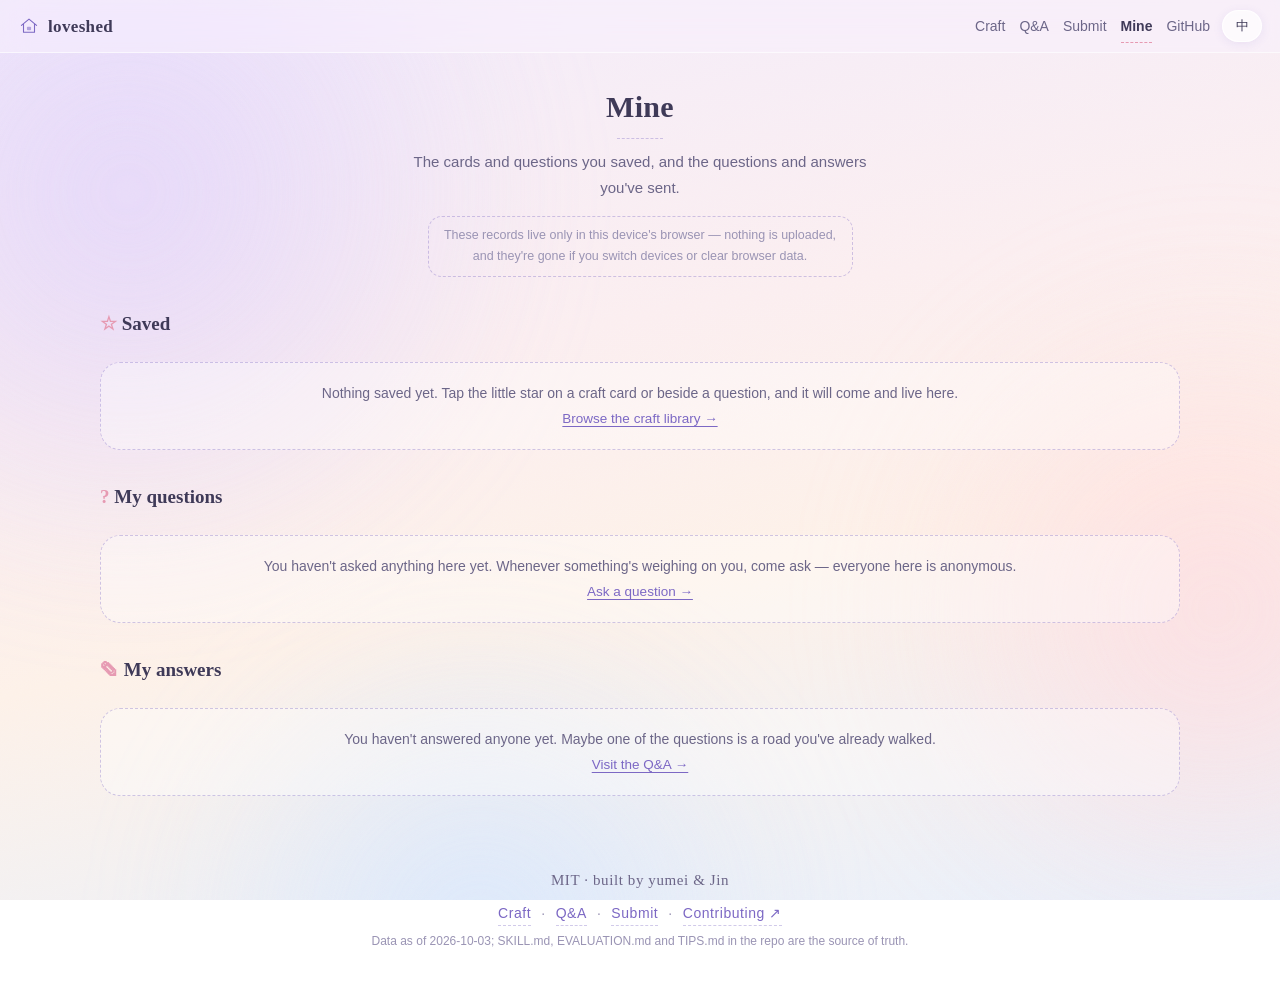
==== docs/mine.html @ 2a6dc9ec "P10: bottom tab bar + "Mine" page (favourites, my questions/answers — this browser only) - phones: f" ====
<!doctype html>
<html lang="zh-CN" data-lang="zh">
<head>
<meta charset="utf-8">
<meta name="viewport" content="width=device-width, initial-scale=1, viewport-fit=cover">
<title>我的 · loveshed</title>
<meta name="description" content="loveshed 我的：收藏、我的提问和回答，只存在这台设备的浏览器里。">
<meta name="theme-color" content="#f3ecfb">
<meta property="og:title" content="我的 · loveshed">
<meta property="og:description" content="给想为 TA 盖房子的人，一套可安装、带战绩的施工工艺。">
<link rel="icon" href="favicon.svg" type="image/svg+xml">
<link rel="icon" href="icons/favicon-32.png" type="image/png" sizes="32x32">
<link rel="manifest" href="manifest.webmanifest">
<link rel="apple-touch-icon" href="apple-touch-icon.png" sizes="180x180">
<meta name="mobile-web-app-capable" content="yes">
<meta name="apple-mobile-web-app-capable" content="yes">
<meta name="apple-mobile-web-app-title" content="loveshed">
<meta name="apple-mobile-web-app-status-bar-style" content="default">
<link rel="stylesheet" href="style.css">
<script src="app.js" defer></script>
</head>
<body data-page="mine">
<div class="sky" aria-hidden="true">
  <i class="haze h1"></i><i class="haze h2"></i><i class="haze h3"></i>
</div>
<div class="grain" aria-hidden="true"></div>

<header class="top">
  <a class="brand" href="./" aria-label="loveshed">
    <svg viewBox="0 0 32 32" width="22" height="22" aria-hidden="true"><path d="M5 15 16 6l11 9M8 13v12h16V13" fill="none" stroke="currentColor" stroke-width="1.6" stroke-linecap="round" stroke-linejoin="round"/><rect x="13" y="17" width="6" height="5" rx="1" fill="currentColor" opacity=".55"/></svg>
    loveshed
  </a>
  <nav class="nav" aria-label="pages">
    <a href="skills.html" class="nav-craft"><span class="zh">工艺库</span><span class="en">Craft</span></a>
    <a href="qa.html"><span class="zh">提问区</span><span class="en">Q&amp;A</span></a>
    <a href="submit.html"><span class="zh">投稿</span><span class="en">Submit</span></a>
    <a href="mine.html" class="nav-mine" aria-current="page"><span class="zh">我的</span><span class="en">Mine</span></a>
    <a class="nav-gh" href="https://github.com/meixi223-glitch/loveshed">GitHub</a>
  </nav>
  <button id="lang-toggle" class="lang" type="button"><span class="zh">EN</span><span class="en">中</span></button>
</header>

<main id="top">

  <section class="mine page-head" aria-labelledby="mine-h">
    <h1 id="mine-h" class="sec-h"><span class="zh">我的</span><span class="en">Mine</span></h1>
    <p class="sec-sub"><span class="zh">你收藏的卡和问题，还有你投过的提问和回答，都在这里。</span><span class="en">The cards and questions you saved, and the questions and answers you've sent.</span></p>
    <p class="mine-note"><span class="zh">这些记录只存在这台设备的浏览器里：不上传任何服务器，换设备或清除浏览器数据就会丢。</span><span class="en">These records live only in this device's browser — nothing is uploaded, and they're gone if you switch devices or clear browser data.</span></p>

    <h2 class="mine-h"><span aria-hidden="true">☆</span> <span class="zh">收藏</span><span class="en">Saved</span> <small class="mine-n" data-n="favs"></small></h2>
    <ul id="mine-favs" class="mine-list"></ul>
    <p class="mine-empty" data-empty="favs" hidden><span class="zh">还没有收藏呢。在工艺库的卡片上、提问区的问题旁点一下小星星，喜欢的就会住到这里来。</span><span class="en">Nothing saved yet. Tap the little star on a craft card or beside a question, and it will come and live here.</span><br><a href="skills.html"><span class="zh">去工艺库逛逛 →</span><span class="en">Browse the craft library →</span></a></p>

    <h2 class="mine-h"><span aria-hidden="true">?</span> <span class="zh">我的提问</span><span class="en">My questions</span> <small class="mine-n" data-n="question"></small></h2>
    <ul id="mine-question" class="mine-list"></ul>
    <p class="mine-empty" data-empty="question" hidden><span class="zh">还没在这里问过问题。心里有个结的时候，随时来问——大家都是匿名的。</span><span class="en">You haven't asked anything here yet. Whenever something's weighing on you, come ask — everyone here is anonymous.</span><br><a href="submit.html?type=question"><span class="zh">提一个问题 →</span><span class="en">Ask a question →</span></a></p>

    <h2 class="mine-h"><span aria-hidden="true">✎</span> <span class="zh">我的回答</span><span class="en">My answers</span> <small class="mine-n" data-n="answer"></small></h2>
    <ul id="mine-answer" class="mine-list"></ul>
    <p class="mine-empty" data-empty="answer" hidden><span class="zh">还没回答过别人。也许哪道题，正好是你走过的路。</span><span class="en">You haven't answered anyone yet. Maybe one of the questions is a road you've already walked.</span><br><a href="qa.html"><span class="zh">去提问区看看 →</span><span class="en">Visit the Q&amp;A →</span></a></p>
  </section>
</main>

<footer class="foot">
  <p>MIT · built by yumei &amp; Jin</p>
  <p class="foot-links"><a href="skills.html"><span class="zh">工艺库</span><span class="en">Craft</span></a><span aria-hidden="true">·</span><a href="qa.html"><span class="zh">提问区</span><span class="en">Q&amp;A</span></a><span aria-hidden="true">·</span><a href="submit.html"><span class="zh">投稿</span><span class="en">Submit</span></a><span aria-hidden="true">·</span><a href="https://github.com/meixi223-glitch/loveshed/blob/main/CONTRIBUTING.md"><span class="zh">投稿指南</span><span class="en">Contributing</span> ↗</a></p>
  <p class="foot-sub"><span class="zh">数据截至 2026-10-03，以仓库内 SKILL.md、EVALUATION.md 与 TIPS.md 为准。</span><span class="en">Data as of 2026-10-03; SKILL.md, EVALUATION.md and TIPS.md in the repo are the source of truth.</span></p>
</footer>
<nav class="tabbar" aria-label="tabs">
  <a href="./" data-tab="home"><svg viewBox="0 0 24 24" width="24" height="24" aria-hidden="true"><path d="M4 11.5 12 5l8 6.5M6.5 10v9h11v-9" fill="none" stroke="currentColor" stroke-width="1.6" stroke-linecap="round" stroke-linejoin="round"/><path d="M12 17.2c-.9-.9-2.4-.3-2.4.8 0 1.2 2.4 2.5 2.4 2.5s2.4-1.3 2.4-2.5c0-1.1-1.5-1.7-2.4-.8z" fill="currentColor" opacity=".55" transform="translate(0 -3.2)"/></svg><span class="zh">首页</span><span class="en">Home</span></a>
  <a href="qa.html" data-tab="qa"><svg viewBox="0 0 24 24" width="24" height="24" aria-hidden="true"><path d="M5 6.5h14v9.5h-7l-4 3.5v-3.5H5z" fill="none" stroke="currentColor" stroke-width="1.6" stroke-linejoin="round"/><path d="M10.4 9.7a1.7 1.7 0 1 1 2.4 1.6c-.5.3-.8.6-.8 1.2" fill="none" stroke="currentColor" stroke-width="1.4" stroke-linecap="round"/><circle cx="12" cy="14.1" r=".8" fill="currentColor"/></svg><span class="zh">提问</span><span class="en">Q&amp;A</span></a>
  <a href="submit.html" data-tab="submit"><svg viewBox="0 0 24 24" width="24" height="24" aria-hidden="true"><path d="M5 19h4.2L19 9.2 14.8 5 5 14.8z" fill="none" stroke="currentColor" stroke-width="1.6" stroke-linejoin="round"/><path d="M12.8 7l4.2 4.2" stroke="currentColor" stroke-width="1.6"/></svg><span class="zh">投稿</span><span class="en">Submit</span></a>
  <a href="mine.html" data-tab="mine" aria-current="page"><svg viewBox="0 0 24 24" width="24" height="24" aria-hidden="true"><circle cx="12" cy="8.6" r="3.4" fill="none" stroke="currentColor" stroke-width="1.6"/><path d="M5.5 19.5c.8-3.4 3.4-5.2 6.5-5.2s5.7 1.8 6.5 5.2" fill="none" stroke="currentColor" stroke-width="1.6" stroke-linecap="round"/></svg><span class="zh">我的</span><span class="en">Mine</span></a>
</nav>
</body>
</html>
---- docs/style.css ----
/* loveshed — "a blueprint seen in a dream"
   One protagonist per screen (the floating shed); everything else stays soft and quiet.
   No external fonts / CDNs: system CJK serif + sans only. */

:root {
  --ink: #3f3a58;
  --ink-soft: #6c6688;
  --ink-faint: #9a94b4;
  --violet: #7c68c4;
  --rose: #e69ab2;
  --peach: #ffd2b0;
  --glass: rgba(255, 255, 255, .48);
  --glass-strong: rgba(255, 255, 255, .7);
  --line: rgba(255, 255, 255, .75);
  --pencil: rgba(124, 104, 196, .35);
  --radius: 26px;
  --serif: "Songti SC", "STSong", "Noto Serif CJK SC", "Source Han Serif SC", "Noto Serif SC", Georgia, "Times New Roman", serif;
  --sans: -apple-system, BlinkMacSystemFont, "PingFang SC", "Hiragino Sans GB", "Noto Sans CJK SC", "Microsoft YaHei", "Segoe UI", sans-serif;
  --ease: cubic-bezier(.22, .8, .24, 1);
}

* { box-sizing: border-box; }
html { scroll-behavior: smooth; -webkit-text-size-adjust: 100%; }
body {
  margin: 0;
  min-height: 100vh;
  font: 16px/1.75 var(--sans);
  color: var(--ink);
  background: linear-gradient(170deg, #f3ecfb 0%, #fbeef0 38%, #fdf1e8 62%, #e9f0fb 100%) fixed;
  overflow-x: hidden;
}
a { color: var(--violet); text-underline-offset: 3px; }
code { font: .86em/1 ui-monospace, "SF Mono", Menlo, monospace; background: rgba(124, 104, 196, .1); padding: .15em .4em; border-radius: 6px; }
button { font: inherit; color: inherit; }
:focus-visible { outline: 2px solid var(--violet); outline-offset: 3px; border-radius: 12px; }

/* language switch */
html[data-lang="zh"] .en, html[data-lang="en"] .zh { display: none !important; }

/* ---------- atmosphere ---------- */
.sky { position: fixed; inset: 0; z-index: -2; overflow: hidden; pointer-events: none; }
.haze { position: absolute; border-radius: 50%; filter: blur(60px); opacity: .7; will-change: transform; }
.h1 { width: 70vmax; height: 70vmax; left: -25vmax; top: -20vmax; background: radial-gradient(circle, #dccdfb 0%, transparent 65%); animation: drift 28s ease-in-out infinite alternate; }
.h2 { width: 60vmax; height: 60vmax; right: -25vmax; top: 25vh; background: radial-gradient(circle, #ffd6dc 0%, transparent 65%); animation: drift 34s ease-in-out infinite alternate-reverse; }
.h3 { width: 55vmax; height: 55vmax; left: 10vw; bottom: -30vmax; background: radial-gradient(circle, #cfe3ff 0%, transparent 65%); animation: drift 40s ease-in-out infinite alternate; }
@keyframes drift {
  from { transform: translate3d(0, 0, 0) scale(1); }
  to   { transform: translate3d(6vw, 4vh, 0) scale(1.12); }
}
.grain {
  position: fixed; inset: 0; z-index: -1; pointer-events: none; opacity: .22; mix-blend-mode: soft-light;
  background-image: url("data:image/svg+xml,%3Csvg xmlns='http://www.w3.org/2000/svg' width='160' height='160'%3E%3Cfilter id='n'%3E%3CfeTurbulence type='fractalNoise' baseFrequency='.85' numOctaves='2' stitchTiles='stitch'/%3E%3C/filter%3E%3Crect width='100%25' height='100%25' filter='url(%23n)'/%3E%3C/svg%3E");
}

/* ---------- top bar ---------- */
.top {
  position: sticky; top: 0; z-index: 10;
  display: flex; align-items: center; gap: 12px;
  padding: calc(10px + env(safe-area-inset-top)) 18px 10px;
  backdrop-filter: blur(14px) saturate(1.2); -webkit-backdrop-filter: blur(14px) saturate(1.2);
  background: rgba(247, 241, 252, .55);
  border-bottom: 1px solid rgba(255, 255, 255, .6);
}
.brand { display: flex; align-items: center; gap: 8px; font: 600 17px/1 var(--serif); color: var(--ink); text-decoration: none; letter-spacing: .02em; }
.brand svg { color: var(--violet); }
.nav { display: flex; gap: 14px; margin-left: auto; font-size: 14px; }
.nav a { color: var(--ink-soft); text-decoration: none; white-space: nowrap; position: relative; }
.nav a:hover { color: var(--violet); }
.nav a[aria-current="page"] { color: var(--ink); font-weight: 600; }
.nav a[aria-current="page"]::after {
  content: ""; position: absolute; left: 0; right: 0; bottom: -5px; height: 0;
  border-top: 1.5px dashed var(--rose);
}
.lang {
  border: 1px solid var(--line); background: var(--glass-strong); border-radius: 999px;
  min-width: 40px; height: 32px; padding: 0 10px; font-size: 13px; cursor: pointer;
  box-shadow: 0 2px 10px rgba(124, 104, 196, .12);
}
/* bottom tab bar (phones): home / Q&A / submit / mine; the top bar keeps only the craft library link */
.tabbar { display: none; }
@media (max-width: 760px) {
  .top { gap: 10px; padding-left: 14px; padding-right: 14px; }
  .nav a:not(.nav-craft) { display: none; }
  body { padding-bottom: calc(64px + env(safe-area-inset-bottom)); }
  .tabbar {
    position: fixed; left: 0; right: 0; bottom: 0; z-index: 20;
    display: grid; grid-template-columns: repeat(4, 1fr);
    padding: 6px 8px env(safe-area-inset-bottom);
    background: rgba(247, 241, 252, .72);
    backdrop-filter: blur(16px) saturate(1.2); -webkit-backdrop-filter: blur(16px) saturate(1.2);
    border-top: 1px solid rgba(255, 255, 255, .75);
    box-shadow: 0 -8px 28px rgba(124, 104, 196, .1);
  }
  .tabbar a {
    display: flex; flex-direction: column; align-items: center; justify-content: center; gap: 1px;
    height: 54px; border-radius: 16px; text-decoration: none;
    font-size: 11.5px; line-height: 1.2; color: var(--ink-faint); letter-spacing: .04em;
    -webkit-tap-highlight-color: transparent; transition: color .3s var(--ease), background .3s var(--ease);
  }
  .tabbar svg { transition: transform .35s var(--ease); }
  .tabbar a[aria-current="page"] { color: var(--violet); background: linear-gradient(120deg, rgba(143, 123, 214, .14), rgba(229, 155, 181, .18)); }
  .tabbar a[aria-current="page"] svg { transform: translateY(-1px); filter: drop-shadow(0 2px 6px rgba(229, 155, 181, .55)); }
  .foot { padding-bottom: 28px; }
}
@media (max-width: 340px) { .brand { font-size: 0; gap: 0; } }

main { max-width: 1120px; margin: 0 auto; padding: 0 20px; }
section { padding: 56px 0 8px; }
/* inner pages: a quiet heading where the home page has its floating shed */
.page-head { padding-top: 34px; }
.page-head > .cta { margin-top: 18px; }

/* ---------- hero ---------- */
.hero { display: grid; gap: 4px; padding-top: 18px; align-items: center; align-content: center; min-height: calc(100svh - 60px); }
.shed { margin: 0 auto; width: min(78vw, 340px); }
.shed-svg { width: 100%; height: auto; overflow: visible; }
.float { animation: float 7s ease-in-out infinite; transform-origin: 160px 160px; }
.shadow { animation: shadow 7s ease-in-out infinite; transform-origin: 160px 262px; }
.window-glow { animation: breathe 5s ease-in-out infinite; transform-origin: 160px 168px; }
.lamp { animation: lamp 5s ease-in-out infinite; }
.sketch { animation: sketch 9s ease-in-out infinite; }
.motes circle { animation: twinkle 4s ease-in-out infinite; }
.motes circle:nth-child(2) { animation-delay: -1.2s; }
.motes circle:nth-child(3) { animation-delay: -2.1s; }
.motes circle:nth-child(4) { animation-delay: -3s; }
.motes circle:nth-child(5) { animation-delay: -.6s; }
@keyframes float { 0%, 100% { transform: translateY(0) rotate(-.6deg); } 50% { transform: translateY(-12px) rotate(.6deg); } }
@keyframes shadow { 0%, 100% { transform: scaleX(1); opacity: .18; } 50% { transform: scaleX(.82); opacity: .1; } }
@keyframes breathe { 0%, 100% { transform: scale(.94); opacity: .85; } 50% { transform: scale(1.05); opacity: 1; } }
@keyframes lamp { 0%, 100% { fill: #ffd9a8; } 50% { fill: #ffe9c9; } }
@keyframes sketch { 0%, 100% { opacity: .5; } 50% { opacity: .22; } }
@keyframes twinkle { 0%, 100% { opacity: .2; } 50% { opacity: 1; } }

.hero-copy { text-align: center; }
.eyebrow { margin: 0 0 6px; font-size: 13px; letter-spacing: .24em; color: var(--ink-faint); text-transform: uppercase; }
h1 {
  margin: 0; font: 600 clamp(25px, 6.6vw, 46px)/1.38 var(--serif); letter-spacing: .01em;
  color: var(--ink);
}
h1 .nw { white-space: nowrap; }
h1 em {
  font-style: normal;
  background: linear-gradient(100deg, var(--violet), var(--rose) 70%, #f0a77f);
  -webkit-background-clip: text; background-clip: text; color: transparent;
}
.lede { max-width: 34em; margin: 16px auto 0; color: var(--ink-soft); font-size: 15.5px; }
.cta { display: flex; flex-wrap: wrap; gap: 10px; justify-content: center; margin-top: 24px; }
.btn {
  display: inline-flex; align-items: center; gap: 6px; min-height: 46px; padding: 0 20px;
  border-radius: 999px; text-decoration: none; font-size: 15px; transition: transform .3s var(--ease), box-shadow .3s var(--ease);
}
.btn.primary { color: #fff; background: linear-gradient(120deg, #8f7bd6, #e59bb5); box-shadow: 0 8px 26px rgba(143, 123, 214, .35); }
.btn.ghost { color: var(--ink); background: var(--glass); border: 1px solid var(--line); backdrop-filter: blur(8px); -webkit-backdrop-filter: blur(8px); }
.btn:hover { transform: translateY(-2px); }
.btn b { font-weight: 600; }

@media (min-width: 860px) {
  .hero { grid-template-columns: 1fr 1.15fr; gap: 40px; }
  .shed { width: 100%; max-width: 420px; }
  .hero-copy { text-align: left; }
  .lede { margin-left: 0; }
  .hero-copy .cta { justify-content: flex-start; }
}

/* ---------- section headings ---------- */
.sec-h { margin: 0; font: 600 clamp(22px, 5vw, 30px)/1.3 var(--serif); text-align: center; }
.sec-h::after {
  content: ""; display: block; width: 46px; height: 0; margin: 12px auto 0;
  border-top: 1.5px dashed var(--pencil);
}
.sec-sub { margin: 10px auto 0; text-align: center; color: var(--ink-soft); font-size: 15px; max-width: 32em; }

/* glass surface shared by rules / routes / cards */
.rule, .route, .face, .install, .tip-invite, .door, .three-q li {
  background: var(--glass);
  border: 1px solid var(--line);
  border-radius: var(--radius);
  backdrop-filter: blur(16px) saturate(1.15); -webkit-backdrop-filter: blur(16px) saturate(1.15);
  box-shadow: 0 10px 34px rgba(124, 104, 196, .1), inset 0 1px 0 rgba(255, 255, 255, .8);
}

/* ---------- rules ---------- */
.rule-list { list-style: none; margin: 28px 0 0; padding: 0; display: grid; gap: 14px; }
.rule { position: relative; padding: 22px 22px 18px 64px; }
.rule .num {
  position: absolute; left: 20px; top: 20px; width: 30px; height: 30px; border-radius: 50%;
  display: grid; place-items: center; font: italic 600 14px/1 var(--serif); color: var(--violet);
  border: 1px dashed var(--pencil); background: rgba(255, 255, 255, .55);
}
.rule h3 { margin: 0 0 6px; font: 600 18px/1.45 var(--serif); }
.rule p { margin: 0; color: var(--ink-soft); font-size: 15px; }
@media (min-width: 860px) {
  .rule-list { grid-template-columns: repeat(3, 1fr); }
  .rule { padding: 64px 22px 22px; }
}

/* ---------- routes ---------- */
.route-grid { display: grid; grid-template-columns: 1fr 1fr; gap: 12px; margin-top: 26px; }
.route {
  display: flex; flex-direction: column; align-items: flex-start; gap: 4px; text-align: left;
  padding: 18px 16px; cursor: pointer; min-height: 132px;
  transition: transform .35s var(--ease), box-shadow .35s var(--ease), background .35s;
}
a.route { color: inherit; text-decoration: none; }
.route:hover, .route[aria-pressed="true"] { transform: translateY(-3px); background: var(--glass-strong); box-shadow: 0 14px 40px rgba(229, 155, 181, .25), inset 0 1px 0 #fff; }
.route[aria-pressed="true"] { border-color: rgba(229, 155, 181, .9); }
.r-ico { font-size: 22px; line-height: 1; color: var(--violet); opacity: .8; margin-bottom: 6px; }
.route b { font: 600 18px/1.3 var(--serif); }
.route small { color: var(--ink-soft); font-size: 13px; line-height: 1.55; }
@media (min-width: 860px) { .route-grid { grid-template-columns: repeat(4, 1fr); } }

/* ---------- cards ---------- */
.chips { display: flex; gap: 8px; overflow-x: auto; padding: 22px 2px 4px; margin: 0 -20px; padding-left: 20px; padding-right: 20px; scrollbar-width: none; justify-content: flex-start; }
.chips::-webkit-scrollbar { display: none; }
@media (min-width: 640px) { .chips { justify-content: center; } }
.chip {
  flex: none; height: 34px; padding: 0 14px; border-radius: 999px; cursor: pointer; font-size: 14px;
  border: 1px solid var(--line); background: var(--glass); color: var(--ink-soft);
  transition: background .3s, color .3s;
}
.chip[aria-pressed="true"] { background: var(--ink); color: #fff; border-color: var(--ink); }
.route-note { text-align: center; color: var(--ink-faint); font-size: 13px; min-height: 1.6em; margin: 8px 0 0; }

.cards { list-style: none; margin: 14px 0 0; padding: 0; display: grid; gap: 16px; align-items: start; }
@media (min-width: 640px) { .cards { grid-template-columns: 1fr 1fr; } }
@media (min-width: 1000px) { .cards { grid-template-columns: repeat(3, 1fr); } }

.card { perspective: 1400px; transition: opacity .6s var(--ease), filter .6s var(--ease), transform .6s var(--ease); }
.card.dim { opacity: .32; filter: blur(1.5px) saturate(.5); transform: scale(.97); }
.card-inner { position: relative; transform-style: preserve-3d; transition: transform .85s var(--ease); }
.face { -webkit-backface-visibility: hidden; backface-visibility: hidden; padding: 22px 20px 16px; }
.front { min-height: 210px; display: flex; flex-direction: column; }
.back { position: absolute; inset: 0 0 auto 0; transform: rotateY(180deg); visibility: hidden; transition: visibility 0s .42s; background: rgba(255, 255, 255, .62); }
.card.flipped .card-inner { transform: rotateY(180deg); }
.card.flipped .back { position: relative; visibility: visible; transition: visibility 0s .42s; }
.card.flipped .front { position: absolute; inset: 0 0 auto 0; visibility: hidden; transition: visibility 0s .42s; }
.front { transition: visibility 0s .42s; }

.scene { margin: 0; font: 600 21px/1.45 var(--serif); }
.scene::before { content: "“"; color: var(--rose); margin-right: 2px; }
.scene::after { content: "”"; color: var(--rose); margin-left: 2px; }
.what { margin: 10px 0 0; color: var(--ink-soft); font-size: 14px; line-height: 1.65; flex: 1; }
.meta { display: flex; align-items: center; gap: 8px; flex-wrap: wrap; margin-top: 14px; }
.pill { font-size: 12.5px; padding: 3px 10px; border-radius: 999px; background: linear-gradient(120deg, rgba(143, 123, 214, .16), rgba(229, 155, 181, .2)); color: var(--violet); }
.sid { font-size: 11.5px; color: var(--ink-faint); background: none; padding: 0; }
.flip {
  align-self: flex-start; margin-top: 12px; border: 0; background: none; padding: 6px 0; cursor: pointer;
  font-size: 13.5px; color: var(--violet); border-bottom: 1px dashed var(--pencil); border-radius: 0;
}

.stats { display: grid; grid-template-columns: 1fr 1fr; gap: 10px; }
.stats div { padding: 10px 12px; border-radius: 16px; background: rgba(255, 255, 255, .6); border: 1px dashed var(--pencil); }
.stats b { display: block; font: 600 28px/1.1 var(--serif); color: var(--violet); }
.stats small { font-size: 12px; color: var(--ink-soft); }
.qa { margin: 14px 0 0; }
.qa dt { font: 600 14px/1.4 var(--serif); color: var(--ink); margin-top: 10px; }
.qa dt::before { content: "· "; color: var(--rose); }
.qa dd { margin: 3px 0 0; font-size: 13.5px; line-height: 1.65; color: var(--ink-soft); }
.links { display: flex; flex-wrap: wrap; gap: 8px; margin-top: 14px; }
.links a { font-size: 13px; padding: 6px 12px; border-radius: 999px; background: rgba(255, 255, 255, .75); border: 1px solid var(--line); text-decoration: none; }

.install { margin-top: 26px; padding: 20px 22px; }
.install-sec { scroll-margin-top: 60px; }
.install h3 { margin: 0 0 6px; font: 600 17px/1.4 var(--serif); }
.install p { margin: 0; font-size: 14.5px; color: var(--ink-soft); }
.install p + p { margin-top: 10px; }

/* ---------- reading mode: for humans / for agents ---------- */
.lens {
  display: inline-flex; gap: 2px; padding: 3px; border-radius: 999px; max-width: 100%;
  background: rgba(255, 255, 255, .5); border: 1px dashed var(--pencil);
}
.lens button {
  border: 0; background: none; cursor: pointer; border-radius: 999px;
  height: 28px; padding: 0 12px; font-size: 12.5px; color: var(--ink-faint); white-space: nowrap;
  transition: background .3s var(--ease), color .3s var(--ease);
}
.lens button[aria-pressed="true"] { color: var(--violet); background: linear-gradient(120deg, rgba(143, 123, 214, .2), rgba(229, 155, 181, .26)); box-shadow: inset 0 1px 0 rgba(255, 255, 255, .8); }
.lens-all { display: flex; width: max-content; margin: 16px auto 0; }
.lens-all button { height: 32px; padding: 0 16px; font-size: 13.5px; }
.front .lens { align-self: flex-start; margin-top: 14px; }
.back .lens { margin-bottom: 14px; }

.card[data-lens="human"] .for-machine, .card[data-lens="machine"] .for-human,
.card:not([data-lens]) .for-human { display: none; }

.mode { margin: 0; font: 600 14px/1.5 var(--serif); color: var(--ink); }
.mode::before { content: ""; display: inline-block; width: 8px; height: 8px; border-radius: 50%; margin-right: 8px; vertical-align: .08em; }
.mode-diy::before  { background: #9fd3b5; box-shadow: 0 0 0 3px rgba(159, 211, 181, .25); }
.mode-half::before { background: var(--peach); box-shadow: 0 0 0 3px rgba(255, 210, 176, .35); }
.mode-crew::before { background: #a593e0; box-shadow: 0 0 0 3px rgba(165, 147, 224, .25); }
.tips { list-style: none; counter-reset: t; margin: 10px 0 0; padding: 0; }
.tips li { counter-increment: t; position: relative; padding-left: 28px; margin-top: 9px; font-size: 13.5px; line-height: 1.65; color: var(--ink-soft); }
.tips li::before {
  content: counter(t); position: absolute; left: 0; top: .15em; width: 19px; height: 19px; border-radius: 50%;
  display: grid; place-items: center; font: 600 11px/1 var(--serif); color: var(--violet);
  border: 1px dashed var(--pencil); background: rgba(255, 255, 255, .6);
}
.brief { margin-top: 14px; padding: 10px 14px; border-radius: 16px; background: rgba(255, 255, 255, .55); border: 1px dashed var(--pencil); }
.brief summary { cursor: pointer; font: 600 13.5px/1.5 var(--serif); color: var(--violet); }
.brief-text { margin: 8px 0 0; white-space: pre-line; overflow-wrap: anywhere; font-size: 12.5px; line-height: 1.7; color: var(--ink-soft); }
.copy {
  margin-top: 8px; border: 1px solid var(--line); background: rgba(255, 255, 255, .8); border-radius: 999px;
  height: 30px; padding: 0 14px; font-size: 12.5px; color: var(--violet); cursor: pointer;
}

/* ---------- contribute ---------- */
.three-q { list-style: none; counter-reset: q; margin: 26px 0 0; padding: 0; display: grid; gap: 12px; }
.three-q li { counter-increment: q; position: relative; padding: 18px 20px 18px 62px; font-size: 14.5px; color: var(--ink-soft); }
.three-q li::before {
  content: counter(q); position: absolute; left: 20px; top: 17px; width: 28px; height: 28px; border-radius: 50%;
  display: grid; place-items: center; font: 600 14px/1 var(--serif); color: #fff;
  background: linear-gradient(135deg, #a593e0, #eaa5bd);
}
.three-q b { display: block; color: var(--ink); font: 600 17px/1.45 var(--serif); margin-bottom: 2px; }
@media (min-width: 860px) { .three-q { grid-template-columns: repeat(3, 1fr); } }
.also { text-align: center; color: var(--ink-soft); font-size: 14px; margin: 18px auto 0; max-width: 34em; }

/* tips invite under the cards, and the two doors */
.tip-invite { margin-top: 14px; padding: 20px 22px; display: grid; gap: 4px; position: relative; overflow: hidden; }
.tip-invite::before {
  content: ""; position: absolute; right: -60px; top: -60px; width: 200px; height: 200px; border-radius: 50%;
  background: radial-gradient(circle, rgba(255, 217, 168, .55), transparent 65%); pointer-events: none;
}
.ti-ico { font-size: 22px; line-height: 1; color: var(--rose); }
.tip-invite h3 { margin: 0 0 6px; font: 600 17px/1.4 var(--serif); }
.tip-invite p { margin: 0; font-size: 14.5px; color: var(--ink-soft); }
.tip-invite .cta { justify-content: flex-start; margin-top: 12px; }
@media (min-width: 860px) {
  .tip-invite { grid-template-columns: auto 1fr auto; align-items: center; gap: 18px; }
  .tip-invite .cta { margin-top: 0; flex-wrap: nowrap; }
}
/* direct submission form: same glass, a peach-lit edge like the wide door */
.tip-form {
  margin-top: 14px; padding: 22px; display: grid; gap: 14px; scroll-margin-top: 80px;
  background: var(--glass); border: 1px solid rgba(255, 217, 168, .95); border-radius: var(--radius);
  backdrop-filter: blur(16px) saturate(1.15); -webkit-backdrop-filter: blur(16px) saturate(1.15);
  box-shadow: 0 10px 34px rgba(124, 104, 196, .1), inset 0 1px 0 rgba(255, 255, 255, .8);
}
.tip-form h3 { margin: 0; font: 600 19px/1.4 var(--serif); }
.tf-sub, .tf-note { margin: 0; font-size: 14px; color: var(--ink-soft); }
.tf-note { font-size: 12.5px; color: var(--ink-faint); }
.tf-type { display: flex; flex-wrap: wrap; gap: 8px 18px; font-size: 14.5px; }
.tf-type label { display: inline-flex; align-items: center; gap: 6px; cursor: pointer; }
.tf-type input { accent-color: var(--violet); }
.tf-field { display: grid; gap: 6px; position: relative; }
.tf-l { font-size: 13.5px; color: var(--ink-soft); letter-spacing: .02em; }
.tf-l i { font-style: normal; color: var(--rose); }
.tip-form input:not([type=radio]), .tip-form select, .tip-form textarea {
  width: 100%; font: 15px/1.6 var(--sans); color: var(--ink); padding: 10px 14px;
  background: rgba(255, 255, 255, .62); border: 1px dashed var(--pencil); border-radius: 16px;
  transition: border-color .3s var(--ease), background .3s var(--ease);
}
.tip-form textarea { resize: vertical; min-height: 150px; }
.tip-form input:focus, .tip-form select:focus, .tip-form textarea:focus { outline: none; border-style: solid; border-color: var(--violet); background: rgba(255, 255, 255, .85); }
.tip-form .bad { border-color: var(--rose) !important; border-style: solid !important; }
.tf-count { justify-self: end; font-size: 12px; color: var(--ink-faint); }
.tf-row { display: grid; gap: 14px; }
@media (min-width: 640px) { .tf-row { grid-template-columns: 1fr 1fr; } }
.tf-hp { position: absolute; left: -9999px; width: 1px; height: 1px; overflow: hidden; }
.tip-form .cta { justify-content: flex-start; margin-top: 4px; }
.tip-form button.btn { border: 0; cursor: pointer; }
.tip-form button.btn[disabled] { opacity: .55; cursor: wait; transform: none; }
.tf-status { margin: 0; min-height: 1.6em; font-size: 14.5px; }
.tf-status.ok { color: #6b5bb0; }
.tf-status.err { color: #b0587a; }
.tf-status a { font-weight: 600; }
.tip-form.sent .tf-status { padding: 12px 16px; border-radius: 16px; background: rgba(255, 226, 184, .45); }
.doors { display: grid; gap: 14px; margin-top: 26px; }
@media (min-width: 860px) { .doors { grid-template-columns: 1fr 1fr; } }
.door { padding: 22px 22px 20px; display: flex; flex-direction: column; }
.door h3 { margin: 4px 0 8px; font: 600 19px/1.4 var(--serif); }
.door p { margin: 0; font-size: 14.5px; color: var(--ink-soft); }
.door .cta { justify-content: flex-start; margin-top: auto; padding-top: 16px; }
.door-tag { font-size: 12.5px !important; letter-spacing: .14em; color: var(--ink-faint) !important; }
.door-wide { border-color: rgba(255, 217, 168, .95); }
.door-strict { border-style: dashed; border-color: var(--pencil); background: rgba(255, 255, 255, .38); }
.sub-h { margin: 44px 0 0; font: 600 clamp(19px, 4.4vw, 24px)/1.35 var(--serif); text-align: center; }

/* ---------- footer ---------- */
.foot { text-align: center; padding: 64px 20px calc(36px + env(safe-area-inset-bottom)); color: var(--ink-soft); }
.foot p { margin: 0; font: 15px/1.6 var(--serif); letter-spacing: .04em; }
.foot .foot-links { margin-top: 10px; font: 14px/1.6 var(--sans); display: flex; gap: 10px; justify-content: center; flex-wrap: wrap; color: var(--ink-faint); }
.foot-links a { color: var(--violet); text-decoration: none; border-bottom: 1px dashed var(--pencil); }
.foot .foot-sub { margin-top: 6px; font: 12px/1.6 var(--sans); color: var(--ink-faint); letter-spacing: 0; }

/* ---------- reveal ---------- */
.reveal { opacity: 0; transform: translateY(18px); transition: opacity .9s var(--ease), transform .9s var(--ease); transition-delay: calc(var(--i, 0) * 60ms); }
.reveal.in { opacity: 1; transform: none; }
.card.reveal.in.dim { opacity: .32; transform: scale(.97); }

/* ---------- reduced motion ---------- */
@media (prefers-reduced-motion: reduce) {
  html { scroll-behavior: auto; }
  *, *::before, *::after { animation: none !important; }
  .reveal { opacity: 1; transform: none; transition: none; }
  .card-inner { transition: none; }
  .card.flipped .card-inner { transform: none; }
  .back { transform: none; }
  .card .back, .card .front, .card.flipped .back, .card.flipped .front { transition: none; }
}
.card.reveal { transition: opacity .6s var(--ease), filter .6s var(--ease), transform .6s var(--ease); transition-delay: calc(var(--i, 0) * 50ms); }
@media (prefers-reduced-motion: reduce) { .card.reveal { transition: none; } }

/* ---------- Q&A board + form type switching ---------- */
.tip-form [hidden], .qa-board [hidden] { display: none !important; }
.tf-answering {
  display: grid; gap: 4px; padding: 14px 16px; border-radius: 18px;
  background: rgba(255, 255, 255, .55); border: 1px dashed var(--pencil);
}
.tf-answering .tf-l { margin: 0; }
.tf-qtitle { margin: 0; font: 600 16px/1.5 var(--serif); color: var(--ink); }
.tf-unanswer {
  justify-self: start; margin-top: 4px; padding: 0; border: 0; background: none; cursor: pointer;
  font: 13px/1.6 var(--sans); color: var(--violet); border-bottom: 1px dashed var(--pencil);
}
.qa-list { list-style: none; margin: 14px 0 0; padding: 0; display: grid; gap: 12px; }
.forum-bar {
  display: flex; justify-content: space-between; align-items: baseline; gap: 10px; margin-top: 30px; padding: 0 6px;
  font-size: 13px; color: var(--ink-faint); letter-spacing: .02em;
}
.forum-sort::before { content: "↓ "; color: var(--rose); }
.qa-q, .qa-fail {
  position: relative; overflow: hidden;
  background: var(--glass); border: 1px solid var(--line); border-radius: 22px;
  backdrop-filter: blur(16px) saturate(1.15); -webkit-backdrop-filter: blur(16px) saturate(1.15);
  box-shadow: 0 8px 28px rgba(124, 104, 196, .09), inset 0 1px 0 rgba(255, 255, 255, .8);
  scroll-margin-top: 76px; transition: background .35s var(--ease), box-shadow .35s var(--ease);
}
.qa-q.open { background: var(--glass-strong); box-shadow: 0 14px 40px rgba(229, 155, 181, .2), inset 0 1px 0 #fff; }
.qa-fail { padding: 22px; color: var(--ink-soft); font-size: 14.5px; text-align: center; }
.qa-h { margin: 0; font: inherit; }
.qa-head {
  display: grid; grid-template-columns: 1fr auto; column-gap: 14px; row-gap: 4px; align-items: center;
  width: 100%; padding: 16px 16px 15px 20px; border: 0; background: none; text-align: left; cursor: pointer;
  border-radius: 22px;
}
.qa-title { grid-column: 1; min-width: 0; overflow-wrap: anywhere; font: 600 17px/1.5 var(--serif); color: var(--ink); }
.qa-head .qa-by { grid-column: 1; }
.qa-badge {
  grid-column: 2; grid-row: 1 / span 2; display: grid; justify-items: center; min-width: 52px; padding: 6px 8px;
  border-radius: 16px; background: linear-gradient(120deg, rgba(143, 123, 214, .16), rgba(229, 155, 181, .22)); color: var(--violet);
}
.qa-badge b { font: 600 20px/1.1 var(--serif); }
.qa-badge small { font-size: 11px; line-height: 1.3; color: var(--ink-soft); }
.qa-badge.zero { background: rgba(255, 255, 255, .5); border: 1px dashed var(--pencil); color: var(--ink-faint); }
.qa-head:hover .qa-title, .qa-q.open .qa-title { color: var(--violet); }
.qa-by { margin: 0; font-size: 12.5px; color: var(--ink-faint); letter-spacing: .02em; }
.qa-detail { padding: 0 20px 20px; border-top: 1px dashed var(--pencil); margin: 0 14px; padding-left: 6px; padding-right: 6px; }
.qa-body p, .qa-a p:not(.qa-by) { margin: 10px 0 0; font-size: 15px; color: var(--ink-soft); white-space: pre-line; overflow-wrap: anywhere; }
.qa-answers { list-style: none; margin: 16px 0 0; padding: 0; display: grid; gap: 10px; }
.qa-a { padding: 12px 16px 14px; border-radius: 18px; background: rgba(255, 255, 255, .55); border-left: 3px solid rgba(255, 210, 176, .95); }
.qa-a.keeper { border-left-color: rgba(143, 123, 214, .7); }
.qa-a p:not(.qa-by) { margin-top: 6px; color: var(--ink); }
.qa-none { margin: 14px 0 0; font-size: 13.5px; color: var(--ink-faint); font-style: italic; }
.qa-reply { margin-top: 16px; font-size: 14px; min-height: 40px; padding: 0 18px; }
.qa-empty { text-align: center; color: var(--ink-faint); font-size: 14px; margin: 18px 0 0; }

/* ---------- favourites (star) ---------- */
.fav {
  display: inline-grid; place-items: center; width: 36px; height: 36px; padding: 0; cursor: pointer;
  border: 0; border-radius: 50%; background: rgba(255, 255, 255, .55); color: var(--ink-faint);
  -webkit-tap-highlight-color: transparent; transition: color .3s var(--ease), transform .3s var(--ease), background .3s;
}
.fav svg { fill: none; stroke: currentColor; stroke-width: 1.6; }
.fav:hover { color: var(--rose); }
.fav[aria-pressed="true"] { color: #e7a35c; background: rgba(255, 226, 184, .7); }
.fav[aria-pressed="true"] svg { fill: #ffd38a; stroke: #e7a35c; }
.fav:active { transform: scale(.88); }
.front .fav { position: absolute; top: 14px; right: 14px; }
.front .scene { padding-right: 34px; }
.front { position: relative; }
.card.hl .face.front { box-shadow: 0 0 0 2px rgba(229, 155, 181, .8), 0 14px 40px rgba(229, 155, 181, .3); }
.fav-q { position: absolute; top: 12px; right: 12px; z-index: 1; }
.qa-head { padding-right: 56px; }
.qa-badge { margin-top: 30px; }

/* ---------- mine.html ---------- */
.mine-note {
  margin: 14px auto 0; max-width: 34em; padding: 8px 14px; text-align: center;
  font-size: 12.5px; color: var(--ink-faint); border: 1px dashed var(--pencil); border-radius: 14px;
}
.mine-h { margin: 34px 0 0; font: 600 19px/1.4 var(--serif); }
.mine-h > span[aria-hidden] { color: var(--rose); }
.mine-n { font: 13px/1 var(--sans); color: var(--ink-faint); }
.mine-list { list-style: none; margin: 12px 0 0; padding: 0; display: grid; gap: 10px; }
.mine-item {
  display: flex; align-items: center; gap: 8px; padding: 4px 10px 4px 4px;
  background: var(--glass); border: 1px solid var(--line); border-radius: 20px;
  backdrop-filter: blur(16px) saturate(1.15); -webkit-backdrop-filter: blur(16px) saturate(1.15);
  box-shadow: 0 8px 26px rgba(124, 104, 196, .08), inset 0 1px 0 rgba(255, 255, 255, .8);
}
.mine-link { flex: 1; min-width: 0; display: grid; gap: 2px; padding: 12px 14px; color: inherit; text-decoration: none; border-radius: 16px; }
a.mine-link:hover .mine-title { color: var(--violet); }
.mine-tag, .mine-state { justify-self: start; font-size: 11.5px; padding: 1px 9px; border-radius: 999px; color: var(--violet); background: rgba(143, 123, 214, .12); }
.mine-state.live { color: #3d8a63; background: rgba(159, 211, 181, .3); }
.mine-state.pending { color: #b4774a; background: rgba(255, 210, 176, .45); }
.mine-state.unknown, .mine-state.checking { color: var(--ink-faint); background: rgba(255, 255, 255, .6); }
.mine-title { font: 600 16px/1.5 var(--serif); color: var(--ink); overflow-wrap: anywhere; }
.mine-ex { font-size: 13.5px; color: var(--ink-soft); overflow: hidden; display: -webkit-box; -webkit-line-clamp: 2; -webkit-box-orient: vertical; overflow-wrap: anywhere; }
.mine-meta { font-size: 12px; color: var(--ink-faint); }
.mine-empty { margin: 12px 0 0; padding: 18px 20px; text-align: center; font-size: 14px; line-height: 1.8; color: var(--ink-soft); border: 1px dashed var(--pencil); border-radius: 20px; background: rgba(255, 255, 255, .35); }
.mine-empty a { font-size: 13.5px; }
.mine [hidden] { display: none !important; }
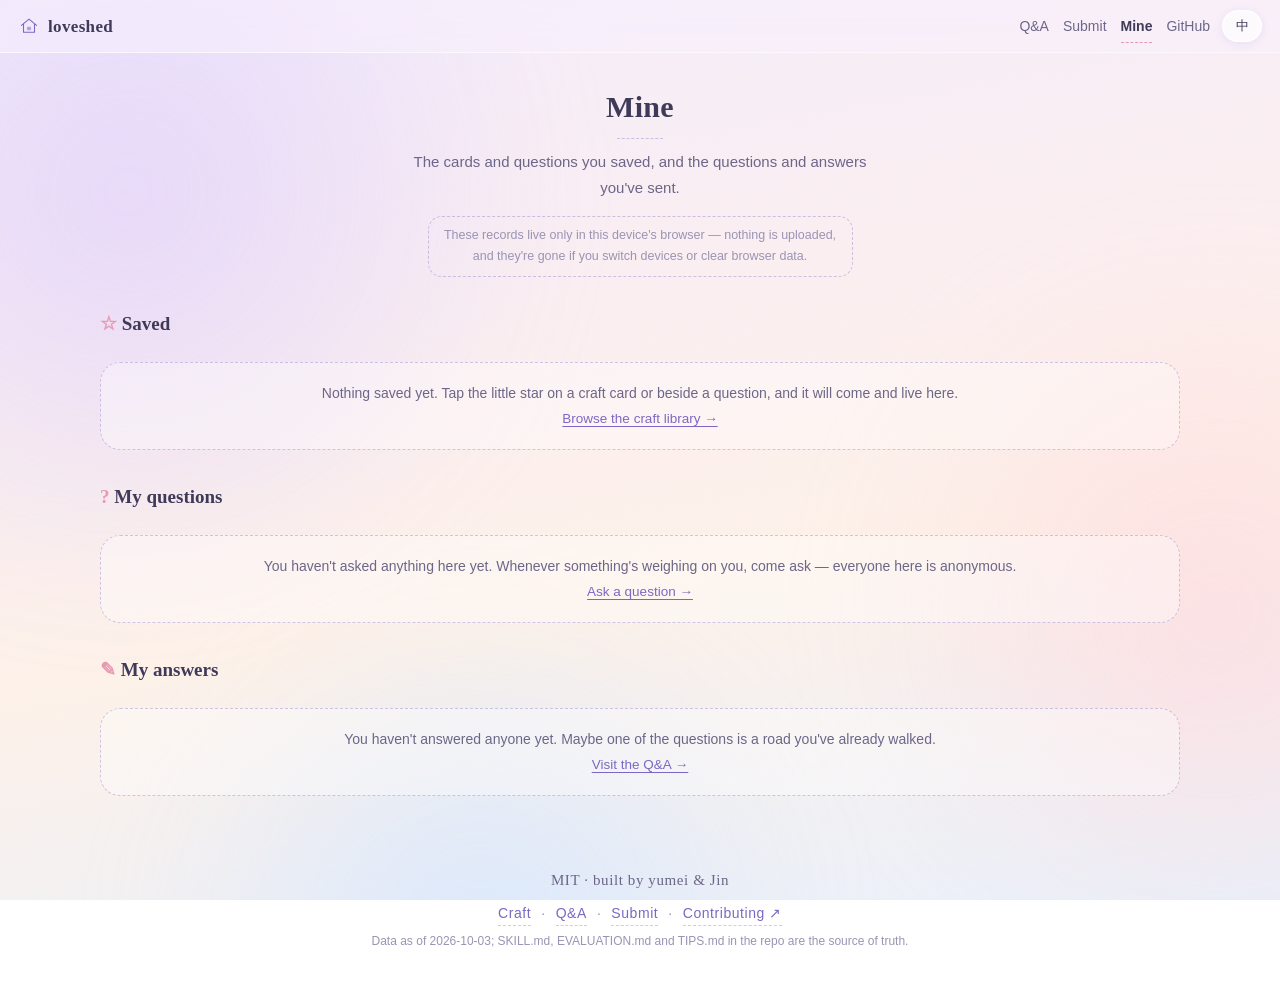
==== commit 2db3c71f: "P12: the craft library lives on the home page - index.html: the ten cards (lens toggle, scene chips)" ====
--- a/docs/mine.html
+++ b/docs/mine.html
@@ -31,7 +31,6 @@
     loveshed
   </a>
   <nav class="nav" aria-label="pages">
-    <a href="skills.html" class="nav-craft"><span class="zh">工艺库</span><span class="en">Craft</span></a>
     <a href="qa.html"><span class="zh">提问区</span><span class="en">Q&amp;A</span></a>
     <a href="submit.html"><span class="zh">投稿</span><span class="en">Submit</span></a>
     <a href="mine.html" class="nav-mine" aria-current="page"><span class="zh">我的</span><span class="en">Mine</span></a>
@@ -49,7 +48,7 @@
 
     <h2 class="mine-h"><span aria-hidden="true">☆</span> <span class="zh">收藏</span><span class="en">Saved</span> <small class="mine-n" data-n="favs"></small></h2>
     <ul id="mine-favs" class="mine-list"></ul>
-    <p class="mine-empty" data-empty="favs" hidden><span class="zh">还没有收藏呢。在工艺库的卡片上、提问区的问题旁点一下小星星，喜欢的就会住到这里来。</span><span class="en">Nothing saved yet. Tap the little star on a craft card or beside a question, and it will come and live here.</span><br><a href="skills.html"><span class="zh">去工艺库逛逛 →</span><span class="en">Browse the craft library →</span></a></p>
+    <p class="mine-empty" data-empty="favs" hidden><span class="zh">还没有收藏呢。在工艺库的卡片上、提问区的问题旁点一下小星星，喜欢的就会住到这里来。</span><span class="en">Nothing saved yet. Tap the little star on a craft card or beside a question, and it will come and live here.</span><br><a href="./#skills"><span class="zh">去工艺库逛逛 →</span><span class="en">Browse the craft library →</span></a></p>
 
     <h2 class="mine-h"><span aria-hidden="true">?</span> <span class="zh">我的提问</span><span class="en">My questions</span> <small class="mine-n" data-n="question"></small></h2>
     <ul id="mine-question" class="mine-list"></ul>
@@ -63,7 +62,7 @@
 
 <footer class="foot">
   <p>MIT · built by yumei &amp; Jin</p>
-  <p class="foot-links"><a href="skills.html"><span class="zh">工艺库</span><span class="en">Craft</span></a><span aria-hidden="true">·</span><a href="qa.html"><span class="zh">提问区</span><span class="en">Q&amp;A</span></a><span aria-hidden="true">·</span><a href="submit.html"><span class="zh">投稿</span><span class="en">Submit</span></a><span aria-hidden="true">·</span><a href="https://github.com/meixi223-glitch/loveshed/blob/main/CONTRIBUTING.md"><span class="zh">投稿指南</span><span class="en">Contributing</span> ↗</a></p>
+  <p class="foot-links"><a href="./#skills"><span class="zh">工艺库</span><span class="en">Craft</span></a><span aria-hidden="true">·</span><a href="qa.html"><span class="zh">提问区</span><span class="en">Q&amp;A</span></a><span aria-hidden="true">·</span><a href="submit.html"><span class="zh">投稿</span><span class="en">Submit</span></a><span aria-hidden="true">·</span><a href="https://github.com/meixi223-glitch/loveshed/blob/main/CONTRIBUTING.md"><span class="zh">投稿指南</span><span class="en">Contributing</span> ↗</a></p>
   <p class="foot-sub"><span class="zh">数据截至 2026-10-03，以仓库内 SKILL.md、EVALUATION.md 与 TIPS.md 为准。</span><span class="en">Data as of 2026-10-03; SKILL.md, EVALUATION.md and TIPS.md in the repo are the source of truth.</span></p>
 </footer>
 <nav class="tabbar" aria-label="tabs">
--- a/docs/style.css
+++ b/docs/style.css
@@ -76,11 +76,12 @@
   min-width: 40px; height: 32px; padding: 0 10px; font-size: 13px; cursor: pointer;
   box-shadow: 0 2px 10px rgba(124, 104, 196, .12);
 }
-/* bottom tab bar (phones): home / Q&A / submit / mine; the top bar keeps only the craft library link */
+/* bottom tab bar (phones): home / Q&A / submit / mine; the top bar keeps only brand + language */
 .tabbar { display: none; }
 @media (max-width: 760px) {
   .top { gap: 10px; padding-left: 14px; padding-right: 14px; }
-  .nav a:not(.nav-craft) { display: none; }
+  .nav { display: none; }
+  .lang { margin-left: auto; }
   body { padding-bottom: calc(64px + env(safe-area-inset-bottom)); }
   .tabbar {
     position: fixed; left: 0; right: 0; bottom: 0; z-index: 20;
@@ -502,3 +503,39 @@
 .mine-empty { margin: 12px 0 0; padding: 18px 20px; text-align: center; font-size: 14px; line-height: 1.8; color: var(--ink-soft); border: 1px dashed var(--pencil); border-radius: 20px; background: rgba(255, 255, 255, .35); }
 .mine-empty a { font-size: 13.5px; }
 .mine [hidden] { display: none !important; }
+
+/* ---------- P11: link fields, contact visibility, media in Q&A ---------- */
+.tf-links { margin: 0; padding: 0; border: 0; min-width: 0; }
+.tf-links legend { padding: 0; margin-bottom: 6px; }
+.tf-links input + input { margin-top: 8px; }
+.tf-hint { display: block; margin-top: 6px; font-size: 12px; line-height: 1.6; color: var(--ink-faint); }
+.tf-vis { display: flex; flex-wrap: wrap; gap: 6px 18px; margin-top: -6px; font-size: 14px; }
+.tf-vis label { display: inline-flex; align-items: center; gap: 6px; cursor: pointer; }
+.tf-vis input { accent-color: var(--violet); }
+.tf-vis .tf-pub-hint { flex-basis: 100%; margin-top: 0; padding-left: 2px; }
+.tf-vis:has(input[value="public"]:checked) .tf-pub-hint { color: #b0587a; }
+.media { display: flex; flex-wrap: wrap; gap: 10px; margin-top: 12px; }
+.media-img {
+  display: block; max-width: 100%; border-radius: 16px; overflow: hidden; line-height: 0;
+  background: rgba(255, 255, 255, .55); border: 1px solid var(--line);
+  box-shadow: 0 6px 20px rgba(124, 104, 196, .12);
+}
+.media-img img { display: block; max-width: 100%; max-height: 360px; width: auto; height: auto; object-fit: contain; }
+@media (min-width: 640px) { .media-img img { max-width: 420px; } }
+.media-ext {
+  display: inline-flex; align-items: center; gap: 4px; max-width: 100%; min-height: 34px; padding: 4px 14px;
+  border-radius: 999px; font-size: 13px; text-decoration: none; color: var(--violet);
+  background: rgba(255, 255, 255, .7); border: 1px dashed var(--pencil); overflow-wrap: anywhere;
+}
+.media-ext b { font-weight: 600; }
+.media-ext:hover { border-style: solid; }
+.qa-contact { color: var(--ink-soft); overflow-wrap: anywhere; }
+
+/* P12: the craft library lives on the home page */
+#skills { scroll-margin-top: 56px; }
+/* phones: cards off the chosen path fold down to a faint one-line strip, so the home page stays short */
+@media (max-width: 760px) {
+  .card.dim .front { min-height: 0; padding-top: 12px; padding-bottom: 12px; }
+  .card.dim .front > :not(.scene) { display: none; }
+  .card.dim .scene { font-size: 15px; }
+}
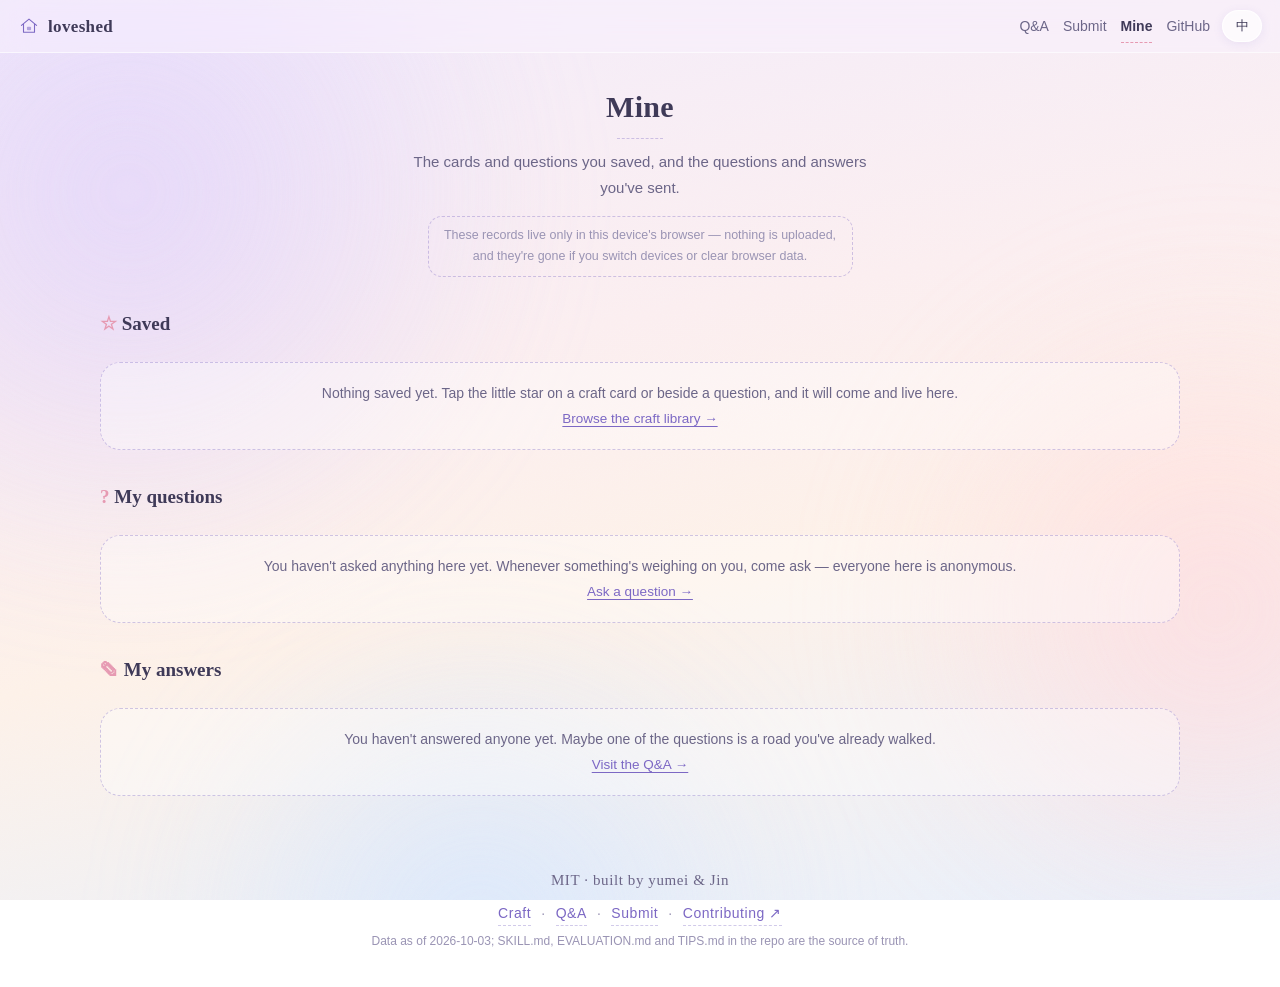
==== commit 80990cec: "P13: violet status bar for the iOS home-screen app; answers are text-only and go live without review" ====
--- a/docs/mine.html
+++ b/docs/mine.html
@@ -5,7 +5,7 @@
 <meta name="viewport" content="width=device-width, initial-scale=1, viewport-fit=cover">
 <title>我的 · loveshed</title>
 <meta name="description" content="loveshed 我的：收藏、我的提问和回答，只存在这台设备的浏览器里。">
-<meta name="theme-color" content="#f3ecfb">
+<meta name="theme-color" content="#f5effb">
 <meta property="og:title" content="我的 · loveshed">
 <meta property="og:description" content="给想为 TA 盖房子的人，一套可安装、带战绩的施工工艺。">
 <link rel="icon" href="favicon.svg" type="image/svg+xml">
@@ -15,7 +15,8 @@
 <meta name="mobile-web-app-capable" content="yes">
 <meta name="apple-mobile-web-app-capable" content="yes">
 <meta name="apple-mobile-web-app-title" content="loveshed">
-<meta name="apple-mobile-web-app-status-bar-style" content="default">
+<!-- iOS home-screen app: "default" is always a white bar; black-translucent lets the page paint under the status bar (see .top::before) -->
+<meta name="apple-mobile-web-app-status-bar-style" content="black-translucent">
 <link rel="stylesheet" href="style.css">
 <script src="app.js" defer></script>
 </head>
--- a/docs/style.css
+++ b/docs/style.css
@@ -539,3 +539,13 @@
   .card.dim .front > :not(.scene) { display: none; }
   .card.dim .scene { font-size: 15px; }
 }
+
+/* P13: iOS home-screen app paints under the status bar (black-translucent, white glyphs).
+   Only there is env(safe-area-inset-top) > 0 at the very top; give that strip a violet band
+   that the white clock/battery stay readable on, fading into the lavender header below. */
+.top::before {
+  content: ""; position: absolute; left: 0; right: 0; top: 0; height: env(safe-area-inset-top, 0px);
+  background: linear-gradient(120deg, #7c68c4, #9a78c9 60%, #b77fb8);
+  box-shadow: 0 6px 14px -6px rgba(124, 104, 196, .45);
+  pointer-events: none;
+}
